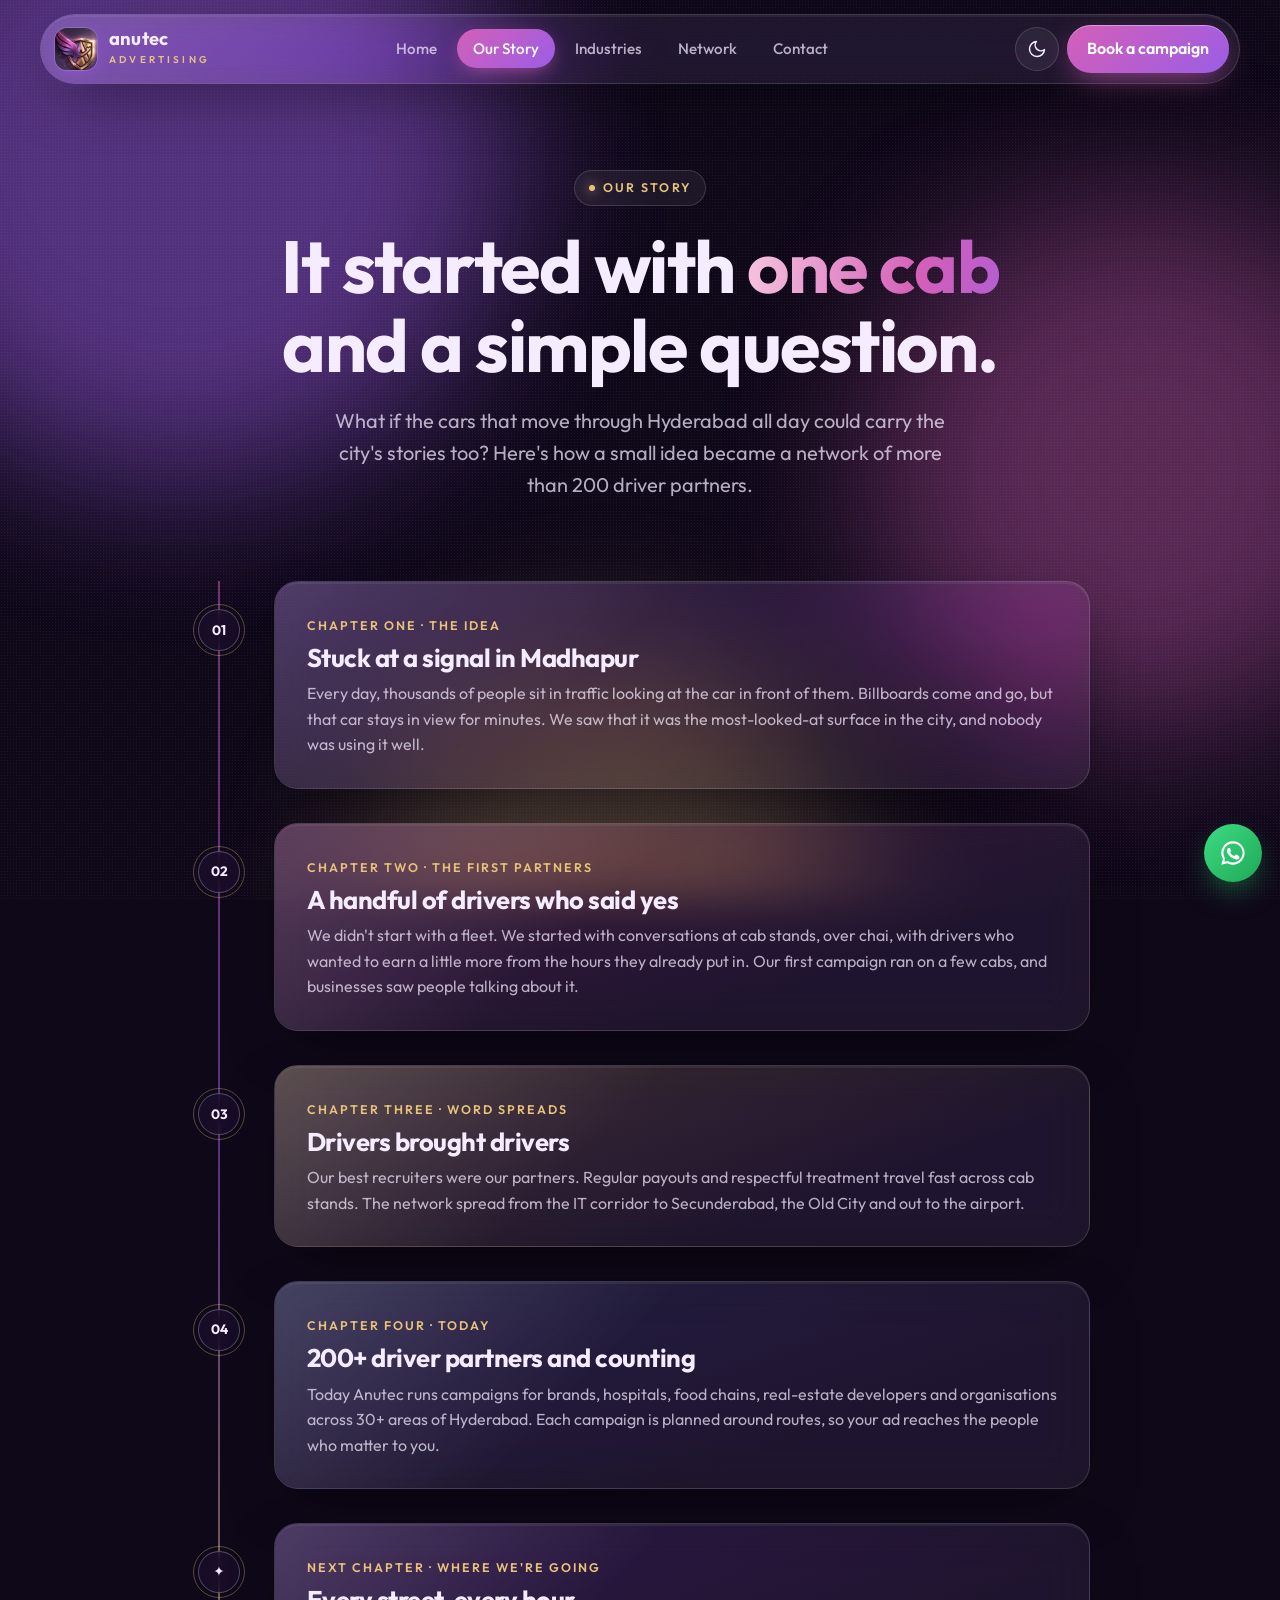
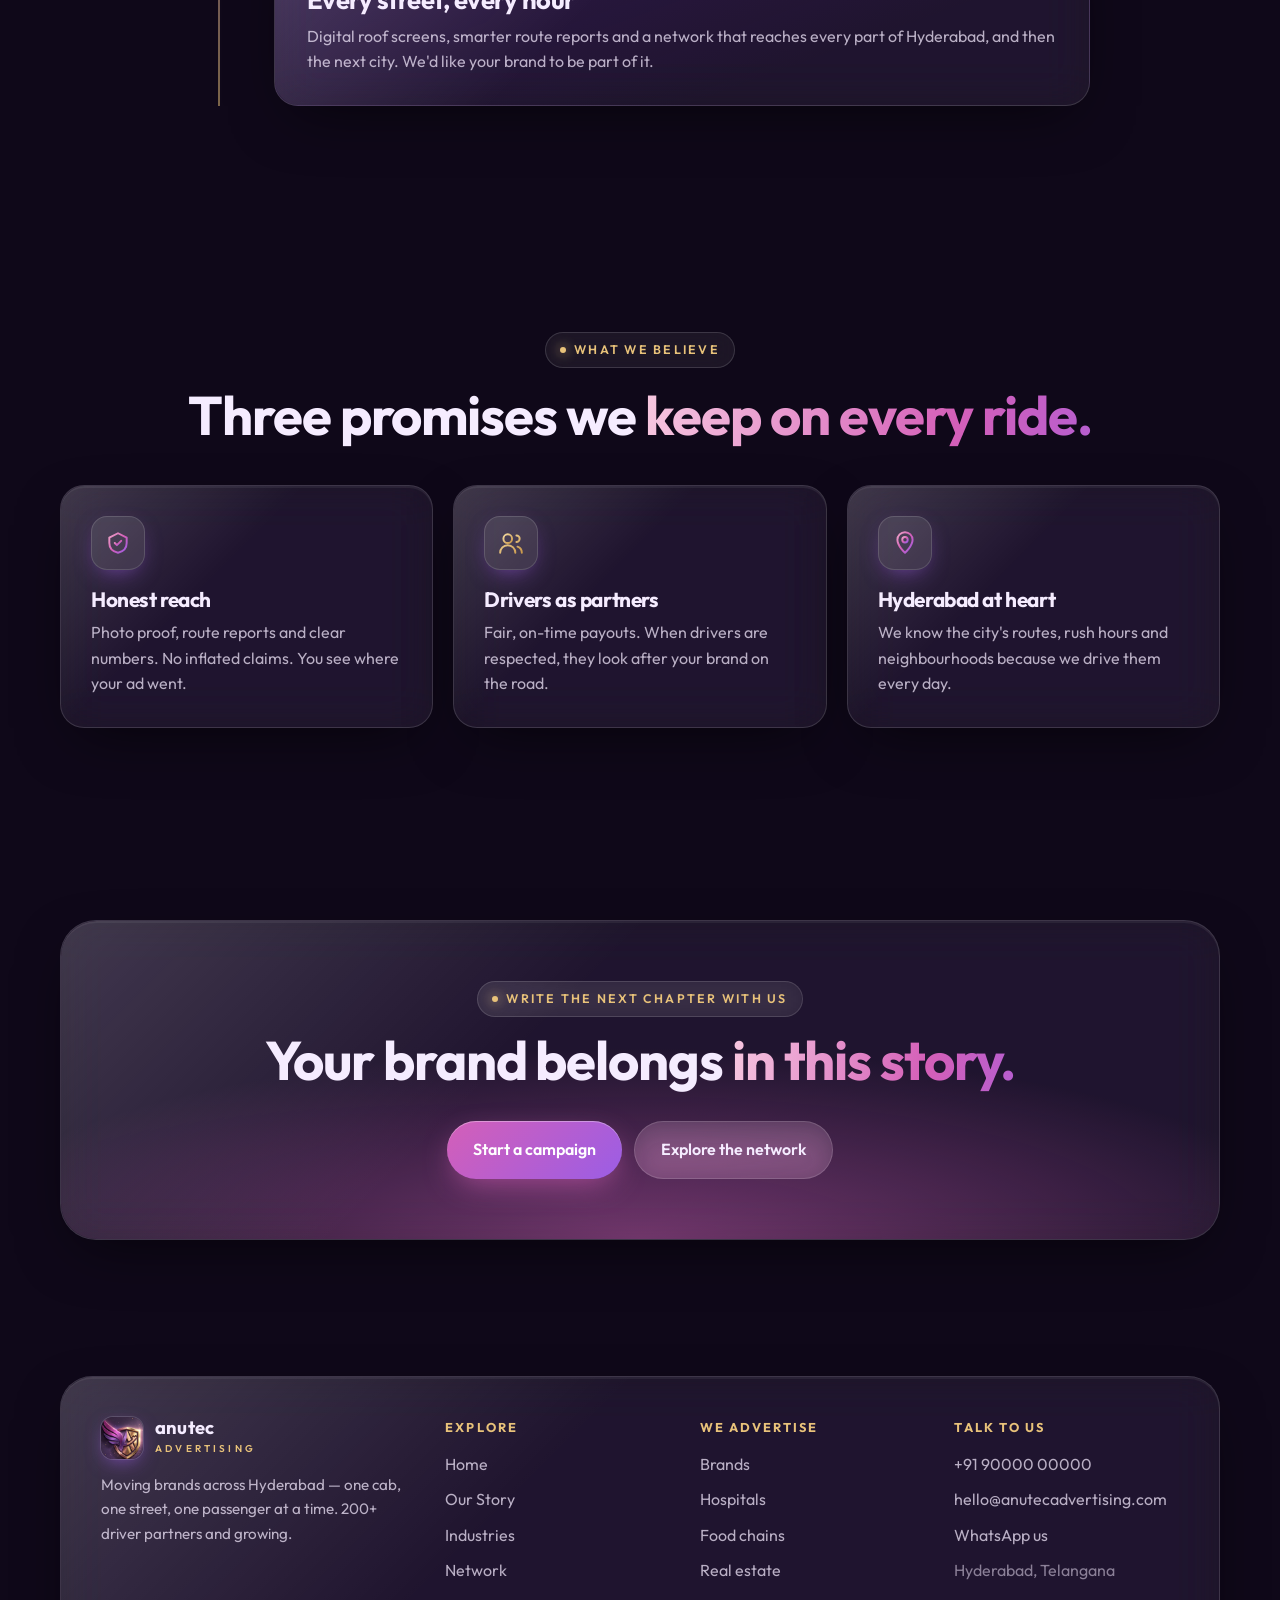
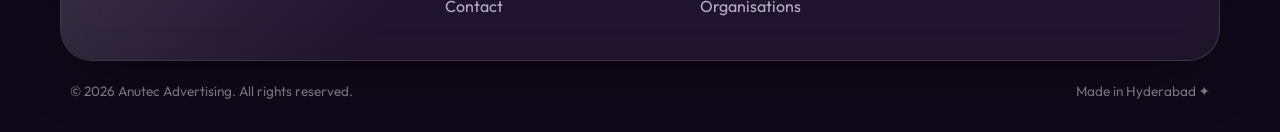
==== anutec-website/about.html @ 09b2b021 "Add Anutec Advertising website (static, Cloudflare Pages ready) Five pages (home, story, industries," ====
<!doctype html>
<html lang="en">
<head>
<meta charset="utf-8">
<meta name="viewport" content="width=device-width,initial-scale=1,viewport-fit=cover">
<title>Our Story — Anutec Advertising</title>
<meta name="description" content="How Anutec Advertising grew from one cab and one idea into a network of 200+ driver partners across Hyderabad.">
<meta name="theme-color" content="#0f0819">
<link rel="icon" href="assets/img/favicon.png">
<link rel="preconnect" href="https://fonts.googleapis.com"><link rel="preconnect" href="https://fonts.gstatic.com" crossorigin>
<link href="https://fonts.googleapis.com/css2?family=Outfit:wght@300;400;500;600;700;800&display=swap" rel="stylesheet">
<script>try{var t=localStorage.getItem("anutec-theme");if(t)document.documentElement.dataset.theme=t}catch(e){}</script>
<link rel="stylesheet" href="assets/css/style.css">
</head>
<body data-page="story">
<main>
  <section class="page-hero">
    <div class="wrap">
      <span class="eyebrow reveal"><i></i>Our story</span>
      <h1 class="reveal d1">It started with <span class="grad">one cab</span><br>and a simple question.</h1>
      <p class="lead reveal d2">What if the cars that move through Hyderabad all day could carry the city's stories too? Here's how a small idea became a network of more than 200 driver partners.</p>
    </div>
  </section>

  <section style="padding-top:20px">
    <div class="wrap">
      <div class="timeline">
        <div class="chapter reveal">
          <span class="pin">01</span>
          <div class="card glass tint-violet">
            <span class="kicker">Chapter one · The idea</span>
            <h3>Stuck at a signal in Madhapur</h3>
            <p>Every day, thousands of people sit in traffic looking at the car in front of them. Billboards come and go, but that car stays in view for minutes. We saw that it was the most-looked-at surface in the city, and nobody was using it well.</p>
          </div>
        </div>
        <div class="chapter reveal">
          <span class="pin">02</span>
          <div class="card glass tint-pink">
            <span class="kicker">Chapter two · The first partners</span>
            <h3>A handful of drivers who said yes</h3>
            <p>We didn't start with a fleet. We started with conversations at cab stands, over chai, with drivers who wanted to earn a little more from the hours they already put in. Our first campaign ran on a few cabs, and businesses saw people talking about it.</p>
          </div>
        </div>
        <div class="chapter reveal">
          <span class="pin">03</span>
          <div class="card glass tint-gold">
            <span class="kicker">Chapter three · Word spreads</span>
            <h3>Drivers brought drivers</h3>
            <p>Our best recruiters were our partners. Regular payouts and respectful treatment travel fast across cab stands. The network spread from the IT corridor to Secunderabad, the Old City and out to the airport.</p>
          </div>
        </div>
        <div class="chapter reveal">
          <span class="pin">04</span>
          <div class="card glass tint-blue">
            <span class="kicker">Chapter four · Today</span>
            <h3><span data-count="200" data-suffix="+">0</span> driver partners and counting</h3>
            <p>Today Anutec runs campaigns for brands, hospitals, food chains, real-estate developers and organisations across 30+ areas of Hyderabad. Each campaign is planned around routes, so your ad reaches the people who matter to you.</p>
          </div>
        </div>
        <div class="chapter reveal">
          <span class="pin">✦</span>
          <div class="card glass tint-violet">
            <span class="kicker">Next chapter · Where we're going</span>
            <h3>Every street, every hour</h3>
            <p>Digital roof screens, smarter route reports and a network that reaches every part of Hyderabad, and then the next city. We'd like your brand to be part of it.</p>
          </div>
        </div>
      </div>
    </div>
  </section>

  <section>
    <div class="wrap">
      <div class="center reveal" style="margin-bottom:40px">
        <span class="eyebrow"><i></i>What we believe</span>
        <h2>Three promises we <span class="grad">keep on every ride.</span></h2>
      </div>
      <div class="grid-3">
        <div class="card glass edge reveal">
          <div class="ico"><svg viewBox="0 0 24 24" fill="none" stroke-width="1.8" stroke-linecap="round" stroke-linejoin="round"><path d="M12 3l8 4v5c0 5-3.5 8-8 9-4.5-1-8-4-8-9V7z"/><path d="M9 12l2 2 4-4"/></svg></div>
          <h3>Honest reach</h3>
          <p>Photo proof, route reports and clear numbers. No inflated claims. You see where your ad went.</p>
        </div>
        <div class="card glass edge reveal d1">
          <div class="ico gold-ico"><svg viewBox="0 0 24 24" fill="none" stroke-width="1.8" stroke-linecap="round" stroke-linejoin="round"><circle cx="9" cy="8" r="4"/><path d="M2 21a7 7 0 0 1 14 0M17 11a3 3 0 1 0 0-6M22 21a6 6 0 0 0-4-5.6"/></svg></div>
          <h3>Drivers as partners</h3>
          <p>Fair, on-time payouts. When drivers are respected, they look after your brand on the road.</p>
        </div>
        <div class="card glass edge reveal d2">
          <div class="ico"><svg viewBox="0 0 24 24" fill="none" stroke-width="1.8" stroke-linecap="round" stroke-linejoin="round"><path d="M12 21s-7-6.2-7-12a7 7 0 0 1 14 0c0 5.8-7 12-7 12z"/><circle cx="12" cy="9" r="2.5"/></svg></div>
          <h3>Hyderabad at heart</h3>
          <p>We know the city's routes, rush hours and neighbourhoods because we drive them every day.</p>
        </div>
      </div>
    </div>
  </section>

  <section>
    <div class="wrap">
      <div class="cta glass reveal">
        <span class="eyebrow"><i></i>Write the next chapter with us</span>
        <h2>Your brand belongs <span class="grad">in this story.</span></h2>
        <div class="hero-cta"><a class="btn btn-primary" href="contact.html">Start a campaign</a><a class="btn btn-glass" href="network.html">Explore the network</a></div>
      </div>
    </div>
  </section>
</main>
<script src="assets/js/main.js"></script>
</body>
</html>
---- anutec-website/assets/css/style.css ----
/* =========================================================
   ANUTEC ADVERTISING — glassmorphism theme
   ========================================================= */
:root{
  --bg:#0f0819;
  --bg-2:#170c26;
  --ink:#f5ecff;
  --ink-2:rgba(245,236,255,.72);
  --ink-3:rgba(245,236,255,.5);
  --violet:#9b5de5;
  --magenta:#d45fb8;
  --pink:#f0a6c9;
  --gold:#e8c27a;
  --gold-2:#c9974a;
  --glass:rgba(255,255,255,.06);
  --glass-2:rgba(255,255,255,.1);
  --glass-strong:rgba(30,16,48,.55);
  --stroke:rgba(255,255,255,.14);
  --stroke-2:rgba(255,255,255,.26);
  --shine:linear-gradient(135deg,rgba(255,255,255,.22),rgba(255,255,255,0) 40%);
  --shadow:0 20px 60px -20px rgba(0,0,0,.65), 0 2px 0 0 rgba(255,255,255,.06) inset;
  --blob-a:rgba(155,93,229,.55);
  --blob-b:rgba(212,95,184,.42);
  --blob-c:rgba(232,194,122,.28);
  --grad-text:linear-gradient(100deg,#f7c8e0 0%,#d45fb8 35%,#9b5de5 65%,#e8c27a 100%);
  --grad-gold:linear-gradient(135deg,#f6dea4,#e8c27a 45%,#b98238);
  --grad-brand:linear-gradient(135deg,#d45fb8,#9b5de5);
  --radius:24px;
  --radius-sm:16px;
  --maxw:1200px;
  --blur:22px;
  color-scheme:dark;
}
:root[data-theme="light"]{
  --bg:#f4eef9;
  --bg-2:#ebe1f5;
  --ink:#22122f;
  --ink-2:rgba(34,18,47,.72);
  --ink-3:rgba(34,18,47,.5);
  --glass:rgba(255,255,255,.45);
  --glass-2:rgba(255,255,255,.62);
  --glass-strong:rgba(255,255,255,.7);
  --stroke:rgba(255,255,255,.75);
  --stroke-2:rgba(120,70,170,.22);
  --shine:linear-gradient(135deg,rgba(255,255,255,.9),rgba(255,255,255,0) 45%);
  --shadow:0 20px 50px -24px rgba(80,30,120,.35), 0 1px 0 0 rgba(255,255,255,.9) inset;
  --blob-a:rgba(155,93,229,.35);
  --blob-b:rgba(240,140,200,.38);
  --blob-c:rgba(232,194,122,.42);
  --grad-text:linear-gradient(100deg,#b0408f 0%,#8a3fd6 50%,#b07a2a 100%);
  color-scheme:light;
}
:root[data-theme="light"] .eyebrow{color:#9a6420}
:root[data-theme="light"] .eyebrow i{background:#c9974a}
:root[data-theme="light"] .gold{background:linear-gradient(135deg,#c08a35,#8a5a1a);-webkit-background-clip:text;background-clip:text}
:root[data-theme="light"] .footer h5,:root[data-theme="light"] .chapter .kicker,:root[data-theme="light"] .brand small{color:#9a6420}

*{box-sizing:border-box;margin:0;padding:0}
html{scroll-behavior:smooth;-webkit-text-size-adjust:100%}
body{
  font-family:"Outfit",system-ui,-apple-system,Segoe UI,Roboto,sans-serif;
  background:var(--bg);color:var(--ink);line-height:1.6;
  overflow-x:hidden;min-height:100vh;
  transition:background .5s,color .5s;
}
img,svg,canvas,video{display:block;max-width:100%}
img{height:auto}
.grid-2>*,.grid-3>*,.split>*,.hero-grid>*{min-width:0}
a{color:inherit;text-decoration:none}
button,input,select,textarea{font:inherit;color:inherit}
::selection{background:var(--magenta);color:#fff}

/* ---------- ambient blobs (what the glass blurs) ---------- */
.ambient{position:fixed;inset:0;z-index:-2;overflow:hidden;pointer-events:none}
.ambient span{position:absolute;border-radius:50%;filter:blur(80px);opacity:.9;animation:drift 26s ease-in-out infinite alternate}
.ambient span:nth-child(1){width:52vw;height:52vw;left:-12vw;top:-14vw;background:var(--blob-a)}
.ambient span:nth-child(2){width:42vw;height:42vw;right:-10vw;top:22vh;background:var(--blob-b);animation-duration:32s;animation-delay:-8s}
.ambient span:nth-child(3){width:38vw;height:38vw;left:28vw;bottom:-18vw;background:var(--blob-c);animation-duration:38s;animation-delay:-16s}
.ambient::after{content:"";position:absolute;inset:0;
  background-image:radial-gradient(rgba(255,255,255,.06) 1px,transparent 1px);background-size:3px 3px;mix-blend-mode:overlay}
@keyframes drift{
  0%{transform:translate(0,0) scale(1)}
  50%{transform:translate(6vw,4vh) scale(1.12)}
  100%{transform:translate(-4vw,8vh) scale(.95)}
}

/* ---------- glass primitive ---------- */
.glass{
  position:relative;
  background:var(--glass);
  -webkit-backdrop-filter:blur(var(--blur)) saturate(160%);
  backdrop-filter:blur(var(--blur)) saturate(160%);
  border:1px solid var(--stroke);
  border-radius:var(--radius);
  box-shadow:var(--shadow);
  isolation:isolate;
}
.glass::before{ /* top-left shine */
  content:"";position:absolute;inset:0;border-radius:inherit;background:var(--shine);
  pointer-events:none;z-index:-1;opacity:.7;
}
.glass.tint-violet{background:linear-gradient(160deg,rgba(155,93,229,.22),var(--glass) 70%)}
.glass.tint-pink{background:linear-gradient(160deg,rgba(212,95,184,.22),var(--glass) 70%)}
.glass.tint-gold{background:linear-gradient(160deg,rgba(232,194,122,.22),var(--glass) 70%)}
.glass.tint-blue{background:linear-gradient(160deg,rgba(120,140,230,.2),var(--glass) 70%)}
:root[data-theme="light"] .glass.tint-violet{background:linear-gradient(160deg,rgba(155,93,229,.22),var(--glass) 75%)}
:root[data-theme="light"] .glass.tint-gold{background:linear-gradient(160deg,rgba(232,194,122,.42),var(--glass) 75%)}

/* gradient hairline border on hover cards */
.edge{position:relative}
.edge::after{
  content:"";position:absolute;inset:-1px;border-radius:inherit;padding:1px;pointer-events:none;
  background:linear-gradient(135deg,rgba(255,255,255,.5),rgba(212,95,184,.4),rgba(232,194,122,.5),rgba(255,255,255,.05));
  -webkit-mask:linear-gradient(#000 0 0) content-box,linear-gradient(#000 0 0);
  -webkit-mask-composite:xor;mask-composite:exclude;opacity:.0;transition:opacity .4s;
}
.edge:hover::after{opacity:1}

/* ---------- layout ---------- */
.wrap{width:100%;max-width:var(--maxw);margin:0 auto;padding:0 20px}
section{padding:96px 0;position:relative}
.eyebrow{
  display:inline-flex;align-items:center;gap:8px;font-size:.78rem;letter-spacing:.18em;text-transform:uppercase;
  color:var(--gold);font-weight:600;padding:7px 14px;border-radius:999px;
  background:var(--glass);border:1px solid var(--stroke);
  -webkit-backdrop-filter:blur(12px);backdrop-filter:blur(12px);
}
.eyebrow i{width:6px;height:6px;border-radius:50%;background:var(--gold);box-shadow:0 0 12px var(--gold)}
h1,h2,h3{line-height:1.08;letter-spacing:-.02em;font-weight:700}
h1{font-size:clamp(2.6rem,7vw,5.6rem)}
h2{font-size:clamp(2rem,4.6vw,3.4rem);margin:18px 0 14px}
h3{font-size:1.3rem}
.lead{font-size:clamp(1.05rem,1.6vw,1.25rem);color:var(--ink-2);max-width:640px}
.grad{background:var(--grad-text);-webkit-background-clip:text;background-clip:text;color:transparent;background-size:200% 100%;animation:shimmer 8s linear infinite}
.gold{background:var(--grad-gold);-webkit-background-clip:text;background-clip:text;color:transparent}
@keyframes shimmer{to{background-position:200% 0}}
.center{text-align:center}.center .lead{margin:0 auto}
.muted{color:var(--ink-3)}

/* ---------- buttons ---------- */
.btn{
  display:inline-flex;align-items:center;justify-content:center;gap:10px;
  padding:15px 26px;border-radius:999px;font-weight:600;font-size:1rem;cursor:pointer;border:0;
  transition:transform .25s,box-shadow .25s,background .25s;white-space:nowrap;
}
.btn svg{width:18px;height:18px}
.btn-primary{background:var(--grad-brand);color:#fff;box-shadow:0 10px 30px -8px rgba(212,95,184,.7),0 1px 0 rgba(255,255,255,.35) inset}
.btn-primary:hover{transform:translateY(-2px);box-shadow:0 16px 40px -8px rgba(212,95,184,.85)}
.btn-gold{background:var(--grad-gold);color:#2a1606;box-shadow:0 10px 30px -10px rgba(232,194,122,.7),0 1px 0 rgba(255,255,255,.6) inset}
.btn-gold:hover{transform:translateY(-2px)}
.btn-glass{background:var(--glass-2);border:1px solid var(--stroke);-webkit-backdrop-filter:blur(14px);backdrop-filter:blur(14px)}
.btn-glass:hover{background:var(--glass);transform:translateY(-2px)}

/* ---------- header ---------- */
.header{position:fixed;top:14px;left:0;right:0;z-index:50;padding:0 14px}
.nav{
  max-width:var(--maxw);margin:0 auto;display:flex;align-items:center;justify-content:space-between;
  padding:10px 10px 10px 14px;border-radius:999px;
}
.brand{display:flex;align-items:center;gap:12px;font-weight:700}
.brand img{width:42px;height:42px;border-radius:12px;object-fit:cover;box-shadow:0 0 0 1px var(--stroke),0 6px 20px -6px rgba(155,93,229,.8)}
.brand b{display:block;font-size:1.15rem;letter-spacing:.01em;line-height:1}
.brand small{display:block;font-size:.62rem;letter-spacing:.32em;color:var(--gold);font-weight:600;margin-top:4px}
.nav-links{display:flex;gap:4px;list-style:none}
.nav-links a{padding:10px 16px;border-radius:999px;font-weight:500;color:var(--ink-2);transition:all .25s;font-size:.95rem}
.nav-links a:hover{color:var(--ink);background:var(--glass)}
.nav-links a.active{color:#fff;background:var(--grad-brand);box-shadow:0 6px 20px -6px rgba(212,95,184,.8)}
.nav-actions{display:flex;align-items:center;gap:8px}
.icon-btn{
  width:44px;height:44px;border-radius:50%;display:grid;place-items:center;cursor:pointer;
  background:var(--glass);border:1px solid var(--stroke);transition:transform .25s,background .25s;
}
.icon-btn:hover{transform:rotate(15deg);background:var(--glass-2)}
.icon-btn svg{width:20px;height:20px}
.icon-btn .sun{display:none}
:root[data-theme="light"] .icon-btn .sun{display:block}
:root[data-theme="light"] .icon-btn .moon{display:none}
.menu-btn{display:none}
.nav .btn{padding:11px 20px}

/* mobile drawer */
.drawer{
  position:fixed;inset:84px 14px auto 14px;z-index:49;padding:14px;border-radius:24px;
  opacity:0;transform:translateY(-12px) scale(.98);pointer-events:none;transition:all .35s cubic-bezier(.2,.8,.2,1);
  background:var(--glass-strong);
}
.drawer.open{opacity:1;transform:none;pointer-events:auto}
.drawer a{display:flex;justify-content:space-between;align-items:center;padding:16px 18px;border-radius:16px;font-size:1.1rem;font-weight:500}
.drawer a.active,.drawer a:hover{background:var(--glass-2)}
.drawer .btn{width:100%;margin-top:10px}

/* ---------- hero ---------- */
.hero{min-height:100svh;padding:140px 0 70px;display:flex;align-items:center;overflow:hidden}
.hero-canvas{position:absolute;inset:0;width:100%;height:100%;z-index:-1;opacity:.95}
.hero-veil{position:absolute;inset:0;z-index:-1;background:
  radial-gradient(120% 70% at 50% 0%,transparent 40%,var(--bg) 100%),
  linear-gradient(180deg,transparent 60%,var(--bg))}
.hero-grid{display:grid;grid-template-columns:1.1fr .9fr;gap:48px;align-items:center}
.hero h1{margin:22px 0 22px}
.hero h1 .line{display:block;overflow:hidden}
.hero h1 .line span{display:inline-block;transform:translateY(110%);animation:rise 1s cubic-bezier(.2,.8,.2,1) forwards}
.hero h1 .line:nth-child(2) span{animation-delay:.12s}
.hero h1 .line:nth-child(3) span{animation-delay:.24s}
@keyframes rise{to{transform:none}}
.hero-cta{display:flex;gap:12px;flex-wrap:wrap;margin-top:32px}
.live{
  display:inline-flex;align-items:center;gap:10px;margin-top:34px;padding:10px 16px 10px 12px;border-radius:999px;font-size:.92rem;color:var(--ink-2)
}
.live .dot{width:10px;height:10px;border-radius:50%;background:#5ee39a;box-shadow:0 0 0 0 rgba(94,227,154,.7);animation:ping 1.8s infinite}
.live b{color:var(--ink)}
@keyframes ping{70%{box-shadow:0 0 0 12px rgba(94,227,154,0)}100%{box-shadow:0 0 0 0 rgba(94,227,154,0)}}

/* hero showcase: animated cab with rotating ad screen */
.stage{position:relative;padding:22px;border-radius:32px}
.stage-top{display:flex;justify-content:space-between;align-items:center;margin-bottom:14px;font-size:.85rem;color:var(--ink-2)}
.rec{display:inline-flex;align-items:center;gap:8px;font-weight:600;color:var(--ink)}
.rec i{width:8px;height:8px;border-radius:50%;background:#ff4f7a;animation:blink 1.2s infinite}
@keyframes blink{50%{opacity:.2}}
.screen{position:relative;border-radius:22px;overflow:hidden;aspect-ratio:16/11;background:#0b0614}
.screen canvas{width:100%;height:100%}
.ad-chips{display:flex;gap:8px;flex-wrap:wrap;margin-top:14px}
.ad-chip{font-size:.8rem;padding:7px 12px;border-radius:999px;background:var(--glass);border:1px solid var(--stroke);color:var(--ink-2);transition:all .3s;cursor:pointer}
.ad-chip.on{background:var(--grad-brand);color:#fff;border-color:transparent}
.float-card{position:absolute;padding:12px 16px;border-radius:18px;font-size:.82rem;animation:bob 6s ease-in-out infinite}
.float-card b{display:block;font-size:1.3rem;line-height:1.1}
.float-card.fc-1{left:-34px;top:96px}
.float-card.fc-2{right:-26px;bottom:120px;animation-delay:-3s}
@keyframes bob{50%{transform:translateY(-10px)}}

/* ---------- marquee ---------- */
.marquee{padding:22px 0;overflow:hidden;border-radius:0;border-left:0;border-right:0}
.marquee-track{display:flex;gap:44px;width:max-content;animation:scroll 40s linear infinite}
.marquee span{display:inline-flex;align-items:center;gap:44px;font-size:clamp(1.2rem,2.4vw,1.8rem);font-weight:600;color:var(--ink-2);white-space:nowrap}
.marquee span::after{content:"✦";color:var(--gold);font-size:.8em}
@keyframes scroll{to{transform:translateX(-50%)}}

/* ---------- stat cards (reference style) ---------- */
.stats{display:grid;grid-template-columns:repeat(4,1fr);gap:18px}
.stat{padding:22px 22px 18px;overflow:hidden;min-height:150px;display:flex;flex-direction:column}
.stat .label{display:flex;align-items:center;gap:8px;font-size:.9rem;color:var(--ink-2)}
.stat .label svg{width:16px;height:16px}
.stat .num{font-size:clamp(2rem,3.6vw,2.6rem);font-weight:700;margin:6px 0 4px;letter-spacing:-.02em}
.stat .sub{font-size:.85rem;color:var(--ink-3);margin-top:auto}
.stat .spark{position:absolute;right:14px;bottom:14px;width:96px;height:34px;opacity:.9}

/* ---------- generic cards ---------- */
.grid-3{display:grid;grid-template-columns:repeat(3,1fr);gap:20px}
.grid-2{display:grid;grid-template-columns:repeat(2,1fr);gap:20px}
.card{padding:30px;transition:transform .4s cubic-bezier(.2,.8,.2,1),background .4s}
.card:hover{transform:translateY(-6px)}
.card p{color:var(--ink-2);margin-top:10px}
.ico{
  width:54px;height:54px;border-radius:16px;display:grid;place-items:center;margin-bottom:18px;
  background:var(--glass-2);border:1px solid var(--stroke);box-shadow:0 8px 24px -10px rgba(155,93,229,.8)
}
.ico svg{width:26px;height:26px;stroke:url(#g-brand)}
.ico.gold-ico svg{stroke:url(#g-gold)}
.tag{display:inline-block;font-size:.75rem;padding:5px 10px;border-radius:999px;background:var(--glass-2);border:1px solid var(--stroke);margin:12px 6px 0 0;color:var(--ink-2)}

/* industries big cards */
.ind-grid{display:grid;grid-template-columns:repeat(6,1fr);gap:20px}
.ind-grid .card:nth-child(1),.ind-grid .card:nth-child(2){grid-column:span 3}
.ind-grid .card{grid-column:span 2;overflow:hidden}
.ind-grid .card .big{position:absolute;right:-10px;bottom:-26px;font-size:7rem;font-weight:800;opacity:.07;line-height:1;pointer-events:none}

/* steps */
.steps{display:grid;grid-template-columns:repeat(4,1fr);gap:20px;position:relative;counter-reset:s}
.step{padding:28px}
.step .n{font-size:.85rem;font-weight:700;width:40px;height:40px;border-radius:50%;display:grid;place-items:center;background:var(--grad-gold);color:#2a1606;margin-bottom:18px;box-shadow:0 0 0 6px rgba(232,194,122,.12)}
.step p{color:var(--ink-2);margin-top:8px;font-size:.96rem}
.steps-line{position:absolute;top:48px;left:8%;right:8%;height:2px;background:linear-gradient(90deg,transparent,var(--gold),var(--magenta),transparent);opacity:.5;z-index:-1}

/* formats */
.formats{display:grid;grid-template-columns:repeat(5,1fr);gap:16px}
.format{padding:22px 18px;text-align:center}
.format svg{width:100%;height:80px;margin-bottom:14px}
.format h4{font-size:1rem}
.format p{font-size:.85rem;color:var(--ink-3);margin-top:4px}

/* split */
.split{display:grid;grid-template-columns:1fr 1fr;gap:48px;align-items:center}
.media{border-radius:28px;overflow:hidden;padding:10px}
.media img{border-radius:20px;width:100%}

/* quote */
.quote{padding:40px;font-size:clamp(1.2rem,2.2vw,1.6rem);line-height:1.45;font-weight:500}
.quote footer{margin-top:20px;display:flex;align-items:center;gap:12px;font-size:.95rem;font-weight:400;color:var(--ink-2)}
.avatar{width:46px;height:46px;border-radius:50%;display:grid;place-items:center;font-weight:700;background:var(--grad-brand);color:#fff;flex:none}

/* CTA band */
.cta{padding:60px 48px;border-radius:36px;overflow:hidden;text-align:center}
.cta::after{content:"";position:absolute;inset:auto -10% -60% -10%;height:120%;background:radial-gradient(closest-side,rgba(212,95,184,.45),transparent);z-index:-2}
.cta h2{max-width:780px;margin:14px auto}
.cta .hero-cta{justify-content:center}

/* ---------- page hero ---------- */
.page-hero{padding:170px 0 60px;text-align:center}
.page-hero .lead{margin:0 auto}
.page-hero h1{font-size:clamp(2.4rem,6vw,4.6rem);margin:20px 0}

/* ---------- story / timeline ---------- */
.timeline{position:relative;max-width:900px;margin:0 auto}
.timeline::before{content:"";position:absolute;left:28px;top:0;bottom:0;width:2px;background:linear-gradient(var(--magenta),var(--violet),var(--gold));opacity:.5}
.chapter{position:relative;padding-left:84px;margin-bottom:34px}
.chapter .pin{position:absolute;left:8px;top:28px;width:42px;height:42px;border-radius:50%;display:grid;place-items:center;font-weight:700;font-size:.85rem;background:var(--glass-strong);border:1px solid var(--stroke-2);-webkit-backdrop-filter:blur(10px);backdrop-filter:blur(10px)}
.chapter .pin::after{content:"";position:absolute;inset:-6px;border-radius:50%;border:1px solid rgba(232,194,122,.35)}
.chapter .card{padding:30px 32px}
.chapter .kicker{font-size:.78rem;letter-spacing:.16em;text-transform:uppercase;color:var(--gold);font-weight:600}
.chapter h3{font-size:1.6rem;margin:6px 0 4px}

/* ---------- network ---------- */
.map-card{padding:16px;border-radius:32px}
.map-card canvas{width:100%;aspect-ratio:16/10;border-radius:22px;background:rgba(10,4,20,.35)}
:root[data-theme="light"] .map-card canvas{background:rgba(255,255,255,.35)}
.map-legend{display:flex;flex-wrap:wrap;gap:18px;padding:14px 8px 4px;font-size:.88rem;color:var(--ink-2)}
.map-legend i{display:inline-block;width:10px;height:10px;border-radius:50%;margin-right:8px;vertical-align:middle}
.counter-big{font-size:clamp(4rem,12vw,9rem);font-weight:800;line-height:1;letter-spacing:-.04em}
.chart-card{padding:26px}
.chart-head{display:flex;justify-content:space-between;align-items:flex-start;gap:16px;flex-wrap:wrap;margin-bottom:12px}
.seg{display:inline-flex;padding:4px;border-radius:999px;background:var(--glass);border:1px solid var(--stroke)}
.seg button{border:0;background:none;padding:8px 14px;border-radius:999px;cursor:pointer;font-size:.88rem;color:var(--ink-2)}
.seg button.on{background:var(--grad-brand);color:#fff}
.bars{display:flex;align-items:flex-end;gap:10px;height:260px;padding-top:20px}
.bar{flex:1;position:relative;height:100%;border-radius:999px;background:var(--glass-2);border:1px solid var(--stroke);overflow:hidden}
.bar span{position:absolute;left:0;right:0;bottom:0;border-radius:999px;background:linear-gradient(180deg,#f0a6c9,#9b5de5);height:0;transition:height 1.2s cubic-bezier(.2,.8,.2,1)}
.bar.last span{background:var(--grad-gold);box-shadow:0 0 24px rgba(232,194,122,.7)}
.bar em{position:absolute;bottom:-26px;left:50%;transform:translateX(-50%);font-style:normal;font-size:.72rem;color:var(--ink-3)}
.bar b{position:absolute;top:8px;left:50%;transform:translateX(-50%);font-size:.7rem;color:var(--ink-2);opacity:0;transition:opacity .4s}
.bar:hover b{opacity:1}
.bars-wrap{padding-bottom:30px}

/* ---------- forms ---------- */
.form{padding:32px}
.field{display:flex;flex-direction:column;gap:8px;margin-bottom:16px}
.field label{font-size:.88rem;color:var(--ink-2);font-weight:500}
.field input,.field select,.field textarea{
  width:100%;padding:14px 16px;border-radius:14px;border:1px solid var(--stroke);
  background:var(--glass);-webkit-backdrop-filter:blur(10px);backdrop-filter:blur(10px);outline:none;transition:border .25s,box-shadow .25s;
}
.field select option{background:var(--bg-2);color:var(--ink)}
.field input:focus,.field select:focus,.field textarea:focus{border-color:var(--magenta);box-shadow:0 0 0 4px rgba(212,95,184,.18)}
.field-row{display:grid;grid-template-columns:1fr 1fr;gap:14px}
.pill-set{display:flex;flex-wrap:wrap;gap:8px}
.pill-set label{cursor:pointer;position:relative}
.pill-set input{position:absolute;inset:0;width:100%;height:100%;opacity:0;pointer-events:none;margin:0}
.pill-set span{display:inline-block;padding:9px 14px;border-radius:999px;background:var(--glass);border:1px solid var(--stroke);font-size:.9rem;transition:all .25s}
.pill-set input:checked+span{background:var(--grad-brand);color:#fff;border-color:transparent}
.range{width:100%;accent-color:var(--magenta)}
.planner-out{display:grid;grid-template-columns:repeat(3,1fr);gap:12px;margin-top:20px}
.planner-out div{padding:16px;border-radius:16px;background:var(--glass-2);border:1px solid var(--stroke)}
.planner-out b{display:block;font-size:1.5rem}
.planner-out small{color:var(--ink-3);font-size:.78rem}
.note{font-size:.8rem;color:var(--ink-3);margin-top:12px}
.contact-list{list-style:none;display:grid;gap:12px;margin-top:24px}
.contact-list li a{display:flex;gap:14px;align-items:center;padding:16px;border-radius:18px}
.contact-list .ico{margin:0;width:46px;height:46px}
.toast{position:fixed;bottom:24px;left:50%;transform:translate(-50%,40px);opacity:0;z-index:80;padding:14px 22px;border-radius:999px;transition:all .4s;background:var(--glass-strong)}
.toast.show{opacity:1;transform:translate(-50%,0)}

/* ---------- footer ---------- */
.footer{padding:40px 0 30px}
.footer-inner{padding:40px;border-radius:32px;display:grid;grid-template-columns:1.4fr 1fr 1fr 1fr;gap:30px}
.footer h5{font-size:.8rem;letter-spacing:.16em;text-transform:uppercase;color:var(--gold);margin-bottom:14px}
.footer ul{list-style:none;display:grid;gap:10px}
.footer ul a{color:var(--ink-2)}
.footer ul a:hover{color:var(--ink)}
.footer p{color:var(--ink-2);font-size:.95rem;margin-top:14px;max-width:320px}
.copy{display:flex;justify-content:space-between;flex-wrap:wrap;gap:10px;font-size:.85rem;color:var(--ink-3);padding:20px 10px 0}

/* whatsapp float */
.wa{position:fixed;right:18px;bottom:18px;z-index:60;width:58px;height:58px;border-radius:50%;display:grid;place-items:center;background:linear-gradient(135deg,#3ddc84,#1fa855);box-shadow:0 12px 30px -8px rgba(31,168,85,.7);transition:transform .25s}
.wa:hover{transform:scale(1.08)}
.wa svg{width:28px;height:28px;fill:#fff}

/* ---------- reveal ---------- */
.reveal{opacity:0;transform:translateY(40px);transition:opacity 1s cubic-bezier(.2,.8,.2,1),transform 1s cubic-bezier(.2,.8,.2,1)}
.reveal.in{opacity:1;transform:none}
.reveal.d1{transition-delay:.1s}.reveal.d2{transition-delay:.2s}.reveal.d3{transition-delay:.3s}.reveal.d4{transition-delay:.4s}

/* ---------- responsive ---------- */
@media (max-width:1024px){
  .nav-links,.nav .btn-desk{display:none}
  .menu-btn{display:grid}
  .hero-grid,.split{grid-template-columns:1fr}
  .stats{grid-template-columns:repeat(2,1fr)}
  .grid-3{grid-template-columns:repeat(2,1fr)}
  .steps{grid-template-columns:repeat(2,1fr)}
  .steps-line{display:none}
  .formats{grid-template-columns:repeat(3,1fr)}
  .footer-inner{grid-template-columns:1fr 1fr}
  .float-card.fc-1{left:-8px}.float-card.fc-2{right:-8px}
}
@media (max-width:640px){
  section{padding:68px 0}
  .wrap{padding:0 16px}
  .header{top:10px;padding:0 10px}
  .brand img{width:38px;height:38px}
  .brand small{letter-spacing:.24em}
  .hero{padding:118px 0 50px;min-height:auto}
  .hero-cta .btn{flex:1 1 100%}
  .stats{gap:12px}
  .stat{padding:18px 16px;min-height:130px}
  .stat .spark{width:70px;height:26px}
  .grid-3,.grid-2,.ind-grid,.steps,.field-row{grid-template-columns:1fr}
  .ind-grid .card,.ind-grid .card:nth-child(1),.ind-grid .card:nth-child(2){grid-column:auto}
  .formats{grid-template-columns:repeat(2,1fr)}
  .format:last-child{grid-column:span 2}
  .stat .num{font-size:1.65rem}
  .card{padding:24px}
  .cta{padding:44px 22px;border-radius:28px}
  .footer-inner{grid-template-columns:1fr;padding:28px}
  .float-card{display:none}
  .stage{padding:14px;border-radius:26px}
  .planner-out{grid-template-columns:1fr}
  .chapter{padding-left:62px}.timeline::before{left:20px}.chapter .pin{left:0}
  .chapter .card{padding:22px}
  .bars{gap:5px;height:200px}
  .bar em{font-size:.6rem}
  .page-hero{padding:130px 0 40px}
  .quote{padding:28px}
  .drawer{inset:74px 10px auto 10px}
}
@media (prefers-reduced-motion:reduce){
  *,*::before,*::after{animation-duration:.001s!important;animation-iteration-count:1!important;transition-duration:.001s!important}
  .reveal{opacity:1;transform:none}
}
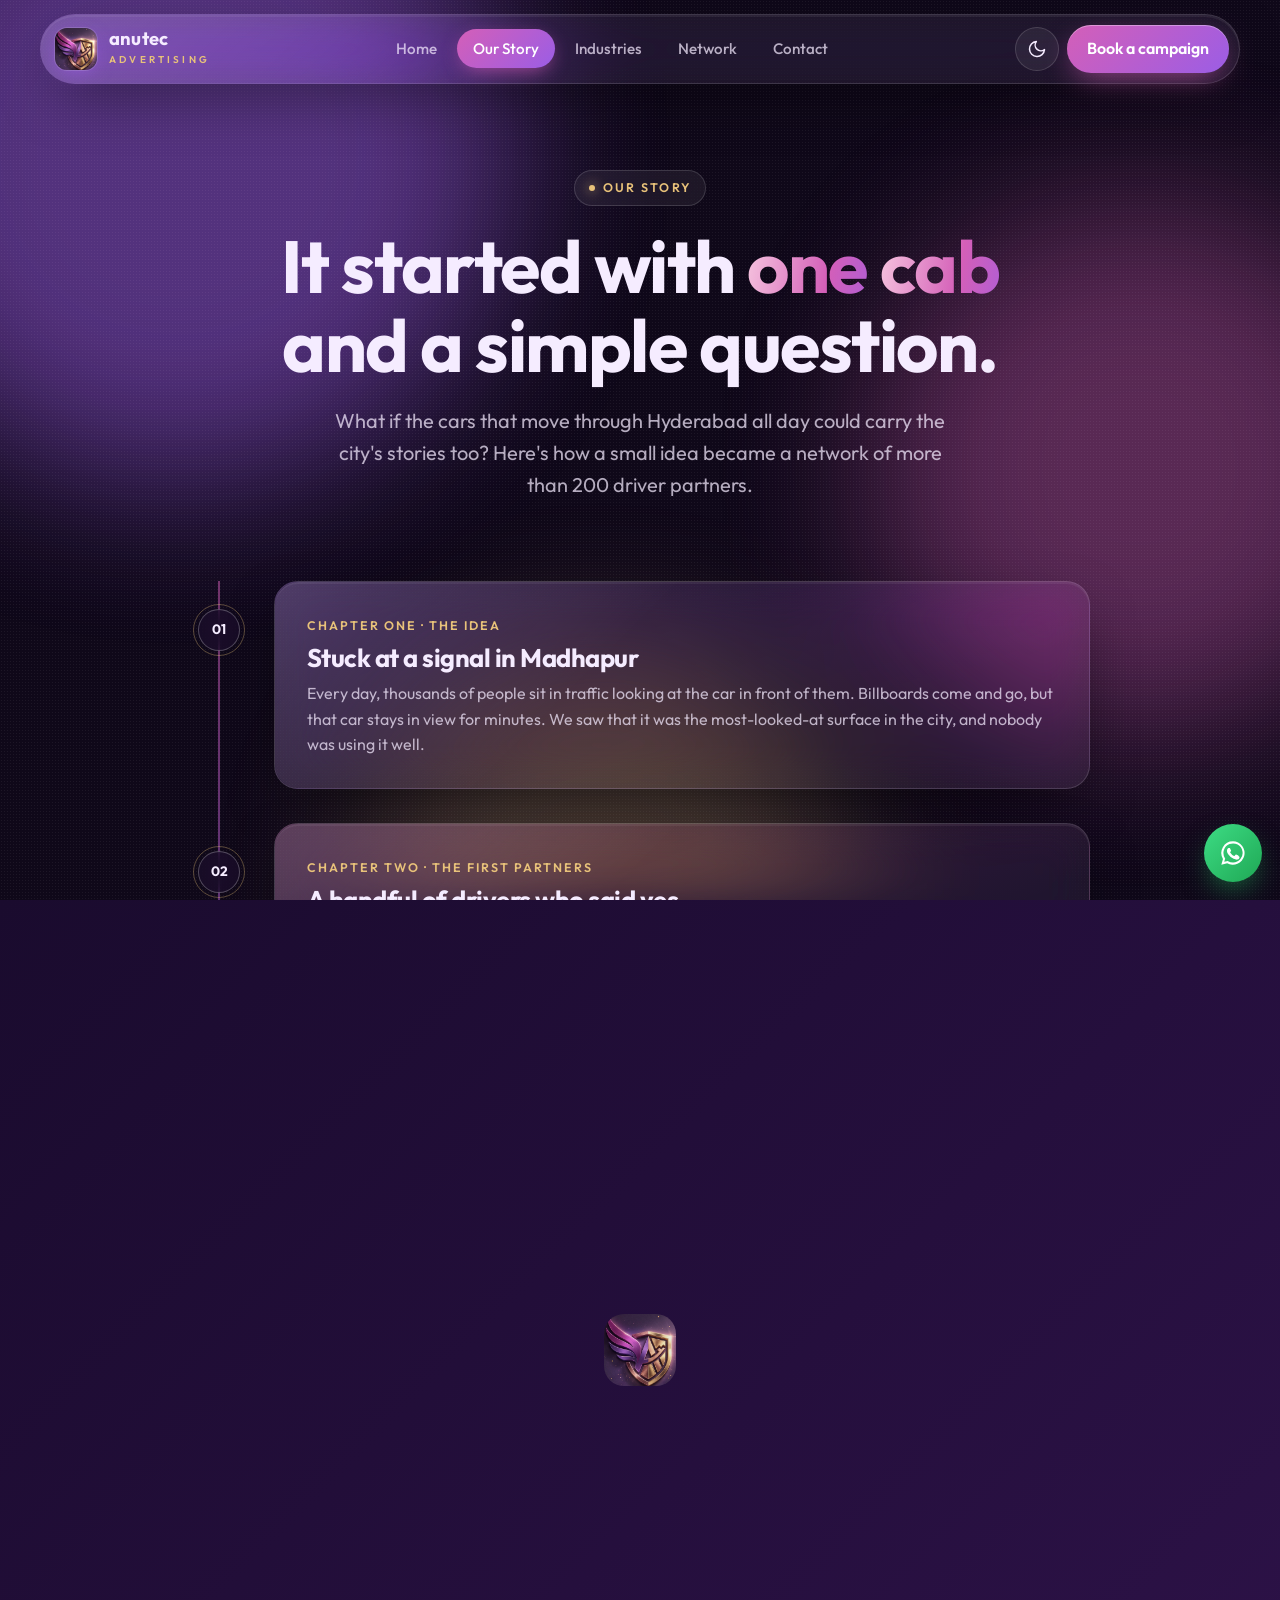
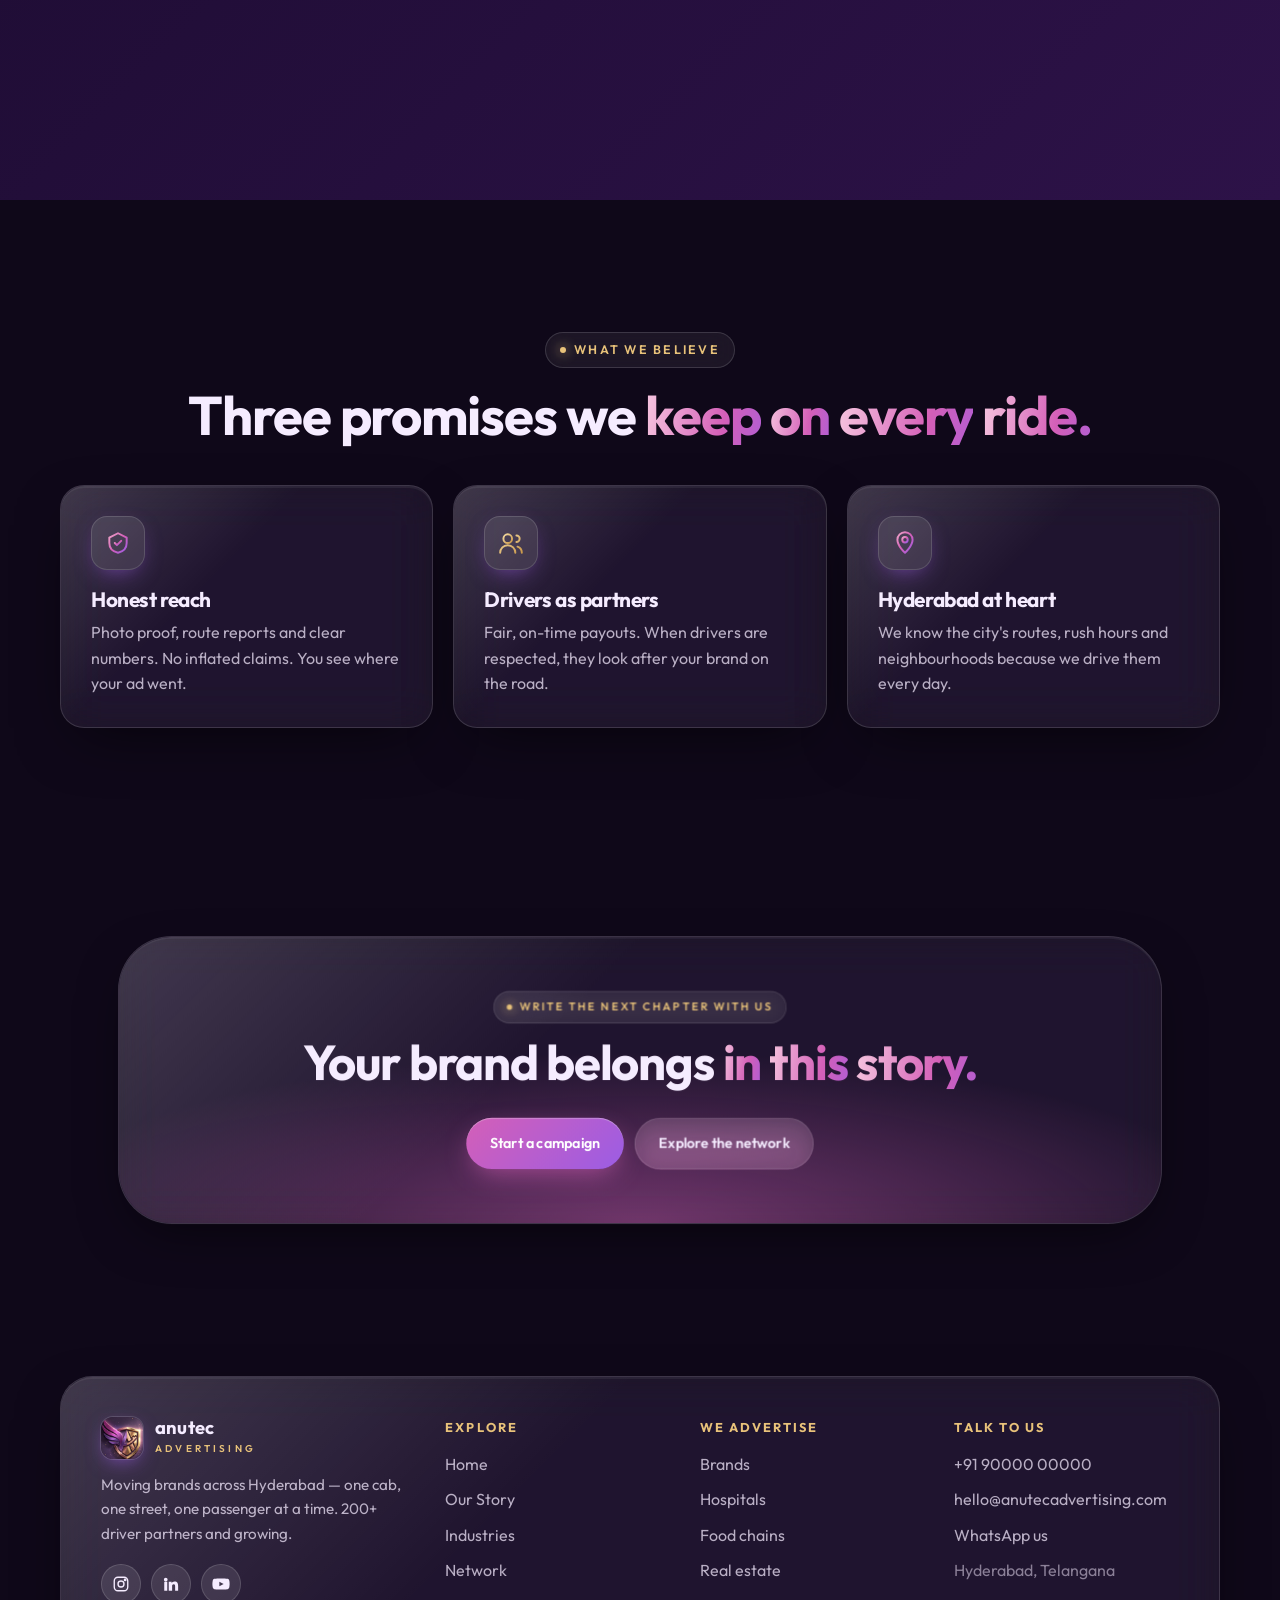
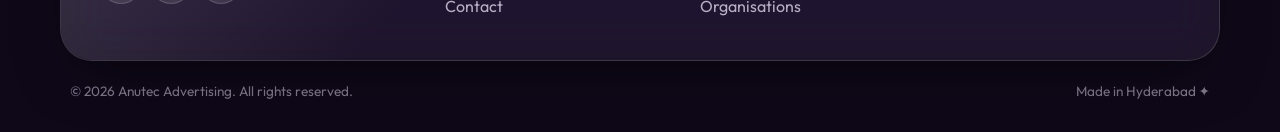
==== commit 1b04a398: "Website v2: cinematic hero slider, scroll-driven cab ride, smooth scroll - Detailed SVG taxi with sp" ====
--- a/anutec-website/about.html
+++ b/anutec-website/about.html
@@ -17,7 +17,7 @@
   <section class="page-hero">
     <div class="wrap">
       <span class="eyebrow reveal"><i></i>Our story</span>
-      <h1 class="reveal d1">It started with <span class="grad">one cab</span><br>and a simple question.</h1>
+      <h1 data-split>It started with <span class="grad">one cab</span><br>and a simple question.</h1>
       <p class="lead reveal d2">What if the cars that move through Hyderabad all day could carry the city's stories too? Here's how a small idea became a network of more than 200 driver partners.</p>
     </div>
   </section>
@@ -73,7 +73,7 @@
     <div class="wrap">
       <div class="center reveal" style="margin-bottom:40px">
         <span class="eyebrow"><i></i>What we believe</span>
-        <h2>Three promises we <span class="grad">keep on every ride.</span></h2>
+        <h2 data-split>Three promises we <span class="grad">keep on every ride.</span></h2>
       </div>
       <div class="grid-3">
         <div class="card glass edge reveal">
@@ -97,14 +97,17 @@
 
   <section>
     <div class="wrap">
-      <div class="cta glass reveal">
+      <div class="cta glass" data-zoom>
         <span class="eyebrow"><i></i>Write the next chapter with us</span>
-        <h2>Your brand belongs <span class="grad">in this story.</span></h2>
+        <h2 data-split>Your brand belongs <span class="grad">in this story.</span></h2>
         <div class="hero-cta"><a class="btn btn-primary" href="contact.html">Start a campaign</a><a class="btn btn-glass" href="network.html">Explore the network</a></div>
       </div>
     </div>
   </section>
 </main>
+<script src="assets/vendor/gsap.min.js"></script>
+<script src="assets/vendor/ScrollTrigger.min.js"></script>
+<script src="assets/vendor/lenis.min.js"></script>
 <script src="assets/js/main.js"></script>
 </body>
 </html>
--- a/anutec-website/assets/css/style.css
+++ b/anutec-website/assets/css/style.css
@@ -424,3 +424,279 @@
   *,*::before,*::after{animation-duration:.001s!important;animation-iteration-count:1!important;transition-duration:.001s!important}
   .reveal{opacity:1;transform:none}
 }
+
+/* =========================================================
+   v2 — cinematic scene, slider, scroll storytelling
+   ========================================================= */
+.scene{position:absolute;inset:0;overflow:hidden;background:#0b0614;--cab-w:min(50vw,760px)}
+.scene .sky{position:absolute;inset:0;opacity:0;transition:opacity 1.8s ease}
+.sky-night{background:linear-gradient(180deg,#05020d 0%,#140828 45%,#2d1248 68%,#4a1d5e 72%)}
+.sky-dusk{background:linear-gradient(180deg,#120a2e 0%,#3d1e5c 38%,#a3477a 60%,#f08a5d 72%)}
+.sky-eve{background:linear-gradient(180deg,#071028 0%,#1a2358 42%,#5a3f8f 62%,#c46aa0 72%)}
+.sky-dawn{background:linear-gradient(180deg,#24124a 0%,#7a3a7a 36%,#e2797a 56%,#f7c27a 72%)}
+.sky-day{background:linear-gradient(180deg,#3d6fc0 0%,#7fa8e6 40%,#c9d9f2 60%,#f6dcc6 72%)}
+.scene[data-time="night"] .sky-night,.scene[data-time="dusk"] .sky-dusk,.scene[data-time="eve"] .sky-eve,.scene[data-time="dawn"] .sky-dawn,.scene[data-time="day"] .sky-day{opacity:1}
+.scene .stars{position:absolute;inset:0;transition:opacity 1.8s}
+.scene .stars b{position:absolute;width:2px;height:2px;border-radius:50%;background:#fff;animation:twinkle 4s ease-in-out infinite}
+@keyframes twinkle{50%{opacity:.15}}
+.scene:not([data-time="night"]):not([data-time="eve"]) .stars{opacity:0}
+.scene .orb{position:absolute;right:14%;top:12%;width:70px;height:70px;border-radius:50%;background:radial-gradient(circle at 40% 40%,#fff8e0,#f6dea4 60%,#e8c27a);box-shadow:0 0 60px 20px rgba(246,222,164,.35);transition:all 1.8s}
+.scene[data-time="dusk"] .orb,.scene[data-time="dawn"] .orb{top:52%;width:110px;height:110px;background:radial-gradient(circle,#fff1c9,#ffb36b 60%,#f07a4a);box-shadow:0 0 120px 50px rgba(255,160,90,.45)}
+.scene[data-time="day"] .orb{top:8%;background:#fffbe9;box-shadow:0 0 120px 60px rgba(255,250,220,.6)}
+.scene .layer{position:absolute;left:0;right:0;bottom:30%;pointer-events:none}
+.scene .layer i{position:absolute;left:0;top:0;bottom:0;width:calc(var(--tw,1600px) * 3);background-repeat:repeat-x;background-size:var(--tw,1600px) 100%;will-change:transform}
+.scene .far{height:46%;opacity:.9}
+.scene .mid{height:58%}
+.scene .haze{position:absolute;left:0;right:0;bottom:30%;height:30%;background:linear-gradient(0deg,rgba(212,95,184,.28),transparent);mix-blend-mode:screen}
+.scene[data-time="day"] .mid i{filter:brightness(3.4) saturate(.45) contrast(.85)}
+.scene[data-time="day"] .far i{filter:brightness(2.6) saturate(.4);opacity:.6}
+.scene .lamps{height:42%;bottom:28%}
+.scene .lamps i{--tw:520px;background-image:url("data:image/svg+xml,%3Csvg xmlns='http://www.w3.org/2000/svg' width='520' height='400' viewBox='0 0 520 400' preserveAspectRatio='none'%3E%3Cdefs%3E%3CradialGradient id='g' cx='.5' cy='0' r='1'%3E%3Cstop offset='0' stop-color='%23ffe7b0' stop-opacity='.55'/%3E%3Cstop offset='1' stop-color='%23ffe7b0' stop-opacity='0'/%3E%3C/radialGradient%3E%3C/defs%3E%3Cpath d='M300 40 L230 400 L370 400 Z' fill='url(%23g)'/%3E%3Crect x='256' y='30' width='6' height='370' fill='%23231830'/%3E%3Cpath d='M259 34 Q262 22 300 24' stroke='%23231830' stroke-width='6' fill='none'/%3E%3Crect x='284' y='22' width='34' height='9' rx='4' fill='%233a2a4a'/%3E%3Cellipse cx='301' cy='33' rx='14' ry='4' fill='%23fff3d0'/%3E%3C/svg%3E");background-size:520px 100%}
+.scene .road{position:absolute;left:0;right:0;bottom:0;height:30%;background:linear-gradient(180deg,#2a2033 0,#2a2033 3%,#15101c 3.5%,#0d0912 100%)}
+.scene[data-time="day"] .road{background:linear-gradient(180deg,#7a7083 0,#7a7083 3%,#433b4c 3.5%,#2c2633 100%)}
+.scene .road::before{content:"";position:absolute;left:0;right:0;top:3.5%;height:10%;background:linear-gradient(180deg,rgba(0,0,0,.45),transparent)}
+.scene .dash{position:absolute;left:0;right:0;top:40%;height:5px;overflow:hidden}
+.scene .dash i{position:absolute;inset:0;width:calc(100% + 170px);background:repeating-linear-gradient(90deg,rgba(246,222,164,.85) 0 70px,transparent 70px 170px);will-change:transform}
+.scene .wet{position:absolute;inset:0;background:
+  radial-gradient(40px 120px at 20% 10%,rgba(255,214,150,.18),transparent),
+  radial-gradient(40px 120px at 60% 10%,rgba(212,95,184,.16),transparent),
+  radial-gradient(40px 120px at 85% 10%,rgba(155,93,229,.16),transparent);filter:blur(6px)}
+.scene .traffic{position:absolute;left:0;right:0;bottom:27.5%;height:10px}
+.scene .traffic span{position:absolute;left:100%;width:30px;height:5px;animation:trafficGo 9s linear infinite}
+.scene .traffic span::before,.scene .traffic span::after{content:"";position:absolute;top:0;width:6px;height:4px;border-radius:2px;background:#ff2d55;box-shadow:0 0 10px 3px rgba(255,45,85,.7)}
+.scene .traffic span::before{left:0}.scene .traffic span::after{right:0}
+.scene .traffic span:nth-child(2){animation-delay:-2.5s;animation-duration:11s}
+.scene .traffic span:nth-child(3){animation-delay:-5s;bottom:-6px}
+.scene .traffic span:nth-child(4){animation-delay:-7.4s;animation-duration:13s}
+@keyframes trafficGo{to{transform:translateX(calc(-100vw - 200px))}}
+.scene .cab-wrap{position:absolute;bottom:3%;right:5%;width:var(--cab-w);z-index:3}
+.scene .cab{width:100%;height:auto;overflow:visible}
+.scene .poles{bottom:0;height:100%;z-index:4}
+.scene .poles i{--tw:1900px;background:linear-gradient(90deg,transparent 0,transparent 1820px,rgba(8,4,14,.95) 1820px,rgba(8,4,14,.95) 1850px,transparent 1850px);background-size:1900px 100%;filter:blur(5px)}
+.scene .bokeh b{position:absolute;border-radius:50%;filter:blur(10px);animation:bokeh 12s ease-in-out infinite alternate;mix-blend-mode:screen}
+@keyframes bokeh{to{transform:translate(-80px,-20px) scale(1.2)}}
+
+/* loop motion */
+.scene[data-mode="loop"] .far i{animation:pan 90s linear infinite}
+.scene[data-mode="loop"] .mid i{animation:pan 26s linear infinite}
+.scene[data-mode="loop"] .lamps i{animation:pan 2.2s linear infinite}
+.scene[data-mode="loop"] .poles i{animation:pan 2.6s linear infinite}
+.scene[data-mode="loop"] .dash i{animation:dash .32s linear infinite}
+@keyframes pan{to{transform:translateX(calc(-1 * var(--tw,1600px)))}}
+@keyframes dash{to{transform:translateX(-170px)}}
+.cab .spokes{transform-box:fill-box;transform-origin:center}
+.scene[data-mode="loop"] .cab .spokes{animation:spin .28s linear infinite}
+@keyframes spin{to{transform:rotate(360deg)}}
+.cab .blur{opacity:.0;transition:opacity .4s}
+.scene[data-mode="loop"] .cab .blur{opacity:.75}
+.cab .body,.cab .roof{animation:sway 1.4s ease-in-out infinite}
+@keyframes sway{0%,100%{transform:translateY(0)}30%{transform:translateY(-1.6px)}60%{transform:translateY(.6px)}}
+.cab .roof-scroll{transform-box:fill-box;animation:roofScroll 12s linear infinite}
+@keyframes roofScroll{to{transform:translateX(-50%)}}
+.cab .spec{animation:specSweep 2.2s linear infinite}
+@keyframes specSweep{0%{transform:translateX(1150px) skewX(-25deg)}100%{transform:translateX(-200px) skewX(-25deg)}}
+.cab .wrap-ad,.cab .roof-text{transition:opacity .35s}
+.cab.swap .wrap-ad,.cab.swap .roof-text{opacity:0}
+.cab .zone{stroke:#fff;stroke-width:3;stroke-dasharray:8 6;opacity:0;transition:opacity .35s}
+.cab .zone.on{opacity:1;animation:zoneDash 1s linear infinite;filter:drop-shadow(0 0 6px #d45fb8)}
+@keyframes zoneDash{to{stroke-dashoffset:-28}}
+
+/* ---------- hero slider ---------- */
+.hero2{position:relative;height:100svh;min-height:640px;overflow:hidden;padding:0;color:#f5ecff}
+.hero2 .shade{position:absolute;inset:0;z-index:5;pointer-events:none;background:
+  linear-gradient(90deg,rgba(8,3,16,.78) 0%,rgba(8,3,16,.45) 38%,transparent 62%),
+  linear-gradient(0deg,rgba(8,3,16,.6),transparent 25%)}
+.hero2 .slides{position:absolute;z-index:6;left:0;right:0;top:0;bottom:0;max-width:var(--maxw);margin:0 auto;padding:0 20px}
+.hero2 .slide{position:absolute;left:20px;right:20px;top:20vh;max-width:620px;visibility:hidden}
+.hero2 .slide.on{visibility:visible}
+.hero2 .slide h1{font-size:clamp(2.5rem,6.2vw,5.4rem);margin:20px 0}
+.hero2 .slide .lead{color:rgba(245,236,255,.8)}
+.hero2 .slide .w{display:inline-block;overflow:hidden;vertical-align:top;padding-bottom:.08em;margin-bottom:-.08em}
+.hero2 .slide .w>span{display:inline-block;will-change:transform}
+.hero2 .eyebrow{color:#e8c27a}
+.hero2 .btn-glass{color:#fff;background:rgba(255,255,255,.1);border-color:rgba(255,255,255,.2)}
+.slide-ui{position:absolute;z-index:7;left:0;right:0;bottom:28px;max-width:var(--maxw);margin:0 auto;padding:0 20px;display:flex;align-items:flex-end;gap:16px}
+.slide-tabs{display:flex;gap:10px;flex:1;max-width:720px}
+.slide-tabs button{flex:1;text-align:left;background:none;border:0;cursor:pointer;color:rgba(245,236,255,.6);font-size:.85rem;padding:0;font-weight:500}
+.slide-tabs button em{font-style:normal;display:block;margin-bottom:8px}
+.slide-tabs button.on{color:#fff}
+.slide-tabs .bar2{display:block;height:3px;border-radius:3px;background:rgba(255,255,255,.18);overflow:hidden}
+.slide-tabs .bar2 i{display:block;height:100%;width:0;background:linear-gradient(90deg,#e8c27a,#d45fb8)}
+.slide-tabs button.on .bar2 i{animation:fillbar var(--dur,6.5s) linear forwards}
+.slide-tabs button.done .bar2 i{width:100%}
+@keyframes fillbar{to{width:100%}}
+.slide-arrows{display:flex;gap:8px}
+.slide-arrows button{width:50px;height:50px;border-radius:50%;border:1px solid rgba(255,255,255,.22);background:rgba(255,255,255,.08);-webkit-backdrop-filter:blur(12px);backdrop-filter:blur(12px);color:#fff;cursor:pointer;display:grid;place-items:center;transition:background .25s}
+.slide-arrows button:hover{background:rgba(255,255,255,.18)}
+.slide-arrows svg{width:20px;height:20px}
+.scroll-cue{position:absolute;z-index:7;right:24px;bottom:96px;writing-mode:vertical-rl;font-size:.7rem;letter-spacing:.3em;color:rgba(245,236,255,.6);display:flex;align-items:center;gap:10px}
+.scroll-cue::after{content:"";width:1px;height:60px;background:linear-gradient(#e8c27a,transparent);animation:cue 2s ease-in-out infinite}
+@keyframes cue{0%{transform:scaleY(0);transform-origin:top}50%{transform:scaleY(1);transform-origin:top}51%{transform-origin:bottom}100%{transform:scaleY(0);transform-origin:bottom}}
+
+/* ---------- split words (scroll) ---------- */
+[data-split] .w{display:inline-block;overflow:hidden;vertical-align:top;padding-bottom:.1em;margin-bottom:-.1em}
+[data-split] .w>span{display:inline-block}
+.grad-split{background:none!important;animation:none!important;color:inherit!important}
+
+/* ---------- preloader + page transition + progress ---------- */
+.preloader{position:fixed;inset:0;z-index:200;display:grid;place-items:center;background:#0b0614}
+.preloader .pl-in{display:flex;flex-direction:column;align-items:center;gap:18px}
+.preloader img{width:110px;height:110px;border-radius:28px;box-shadow:0 0 80px rgba(212,95,184,.5)}
+.preloader .pl-bar{width:180px;height:2px;background:rgba(255,255,255,.12);border-radius:2px;overflow:hidden}
+.preloader .pl-bar i{display:block;height:100%;width:0;background:linear-gradient(90deg,#e8c27a,#d45fb8)}
+.preloader .pl-word{font-weight:700;letter-spacing:.4em;font-size:.8rem;color:#e8c27a}
+.wipe{position:fixed;inset:0;z-index:190;background:linear-gradient(135deg,#1a0b2e,#2d1248);transform:translateY(100%);pointer-events:none;display:grid;place-items:center}
+.wipe img{width:72px;height:72px;border-radius:20px;opacity:.9}
+.progress{position:fixed;top:0;left:0;height:3px;width:100%;z-index:100;transform-origin:0 50%;transform:scaleX(0);background:linear-gradient(90deg,#e8c27a,#d45fb8,#9b5de5)}
+
+/* ---------- ride (pinned scroll story) ---------- */
+.ride{padding:0;height:100svh;position:relative;overflow:hidden;color:#f5ecff}
+.ride .scene{--cab-w:min(46vw,640px)}
+.ride .scene .cab-wrap{right:auto;left:50%;transform:translateX(-50%)}
+.ride-head{position:absolute;z-index:6;top:96px;left:0;right:0;max-width:var(--maxw);margin:0 auto;padding:0 20px;display:flex;justify-content:space-between;align-items:flex-start;gap:20px}
+.ride-head h2{margin:12px 0 0;font-size:clamp(1.8rem,3.6vw,3rem);max-width:560px;text-shadow:0 4px 30px rgba(0,0,0,.5)}
+.clock{padding:14px 20px;border-radius:20px;text-align:right;color:#fff;background:rgba(20,10,35,.35)!important;border-color:rgba(255,255,255,.2)!important}
+.clock b{display:block;font-size:2.2rem;line-height:1;font-variant-numeric:tabular-nums}
+.clock span{font-size:.8rem;opacity:.75}
+.ride .stops{position:absolute;left:0;bottom:30%;height:60%;z-index:2;will-change:transform}
+.stop{position:absolute;bottom:0;transform:translateX(-50%);display:flex;flex-direction:column;align-items:center}
+.stop .pin2{width:14px;height:14px;border-radius:50%;background:#e8c27a;box-shadow:0 0 0 6px rgba(232,194,122,.25),0 0 24px #e8c27a}
+.stop .pole2{width:2px;height:70px;background:linear-gradient(#e8c27a,transparent)}
+.stop .lbl{white-space:nowrap;font-weight:700;font-size:1rem;padding:8px 14px;border-radius:999px;background:rgba(20,10,35,.55);border:1px solid rgba(255,255,255,.2);-webkit-backdrop-filter:blur(10px);backdrop-filter:blur(10px);margin-bottom:10px;color:#fff}
+.ride-cards{position:absolute;z-index:6;left:0;right:0;top:34%;max-width:var(--maxw);margin:0 auto;padding:0 20px;pointer-events:none}
+.ride-card{position:absolute;left:20px;top:0;max-width:340px;padding:20px 22px;color:#fff;opacity:0;transform:translateY(30px);transition:opacity .5s,transform .5s;background:rgba(20,10,35,.45)!important;border-color:rgba(255,255,255,.2)!important}
+.ride-card.on{opacity:1;transform:none}
+.ride-card small{color:#e8c27a;font-weight:600;letter-spacing:.12em;text-transform:uppercase;font-size:.72rem}
+.ride-card h4{font-size:1.25rem;margin:4px 0 6px}
+.ride-card p{font-size:.92rem;opacity:.85}
+.ride-track{position:absolute;z-index:6;right:20px;bottom:24px;width:180px;height:4px;border-radius:4px;background:rgba(255,255,255,.2);overflow:hidden}
+.ride-track i{display:block;height:100%;width:100%;transform-origin:0 50%;transform:scaleX(0);background:linear-gradient(90deg,#e8c27a,#d45fb8)}
+
+/* ---------- horizontal industries ---------- */
+.hscroll{overflow:hidden}
+.hs-track{display:flex;gap:24px;padding:0 20px;width:max-content}
+.hs-card{width:min(440px,80vw);min-height:440px;padding:34px;display:flex;flex-direction:column;overflow:hidden}
+.hs-card .num2{font-size:5rem;font-weight:800;line-height:1;opacity:.12;margin-bottom:auto}
+.hs-card h3{font-size:1.8rem;margin:18px 0 10px}
+.hs-card p{color:var(--ink-2)}
+.hs-card .btn{margin-top:22px;align-self:flex-start}
+.hs-intro{width:min(420px,80vw);display:flex;flex-direction:column;justify-content:center;padding-right:30px}
+@media (max-width:1024px){
+  .hs-track{overflow-x:auto;scroll-snap-type:x mandatory;width:auto;padding-bottom:16px;-webkit-overflow-scrolling:touch;scrollbar-width:none}
+  .hs-track::-webkit-scrollbar{display:none}
+  .hs-card,.hs-intro{scroll-snap-align:center;flex:none}
+  .hs-card{min-height:380px;padding:28px}
+}
+
+/* ---------- formats explorer ---------- */
+.fx{display:grid;grid-template-columns:.8fr 1.2fr;gap:30px;align-items:center}
+.fx-tabs{display:grid;gap:10px}
+.fx-tabs button{all:unset;cursor:pointer;display:flex;gap:16px;align-items:flex-start;padding:18px 20px;border-radius:20px;border:1px solid transparent;transition:all .3s}
+.fx-tabs button:hover{background:var(--glass)}
+.fx-tabs button.on{background:var(--glass-2);border-color:var(--stroke);box-shadow:var(--shadow)}
+.fx-tabs b{display:block;font-size:1.1rem}
+.fx-tabs span{color:var(--ink-2);font-size:.92rem}
+.fx-tabs i{font-style:normal;flex:none;width:34px;height:34px;border-radius:50%;display:grid;place-items:center;font-size:.8rem;font-weight:700;background:var(--glass-2);border:1px solid var(--stroke)}
+.fx-tabs button.on i{background:var(--grad-brand);color:#fff;border-color:transparent}
+.fx-stage{position:relative;padding:40px 30px 30px;border-radius:32px;overflow:hidden}
+.fx-stage .floor{position:absolute;left:0;right:0;bottom:0;height:34%;background:linear-gradient(180deg,rgba(155,93,229,.08),rgba(155,93,229,.22));border-top:1px solid var(--stroke)}
+.fx-stage .cab{position:relative;width:100%;height:auto;overflow:visible}
+.fx-stage .cab .beam{opacity:.25}
+.fx-caption{position:relative;margin-top:14px;font-size:.92rem;color:var(--ink-2);text-align:center}
+
+/* ---------- packages ---------- */
+.pk-grid{display:grid;grid-template-columns:repeat(3,1fr);gap:20px;align-items:stretch}
+.pk{padding:34px 30px;display:flex;flex-direction:column}
+.pk.hot{transform:scale(1.03);background:linear-gradient(160deg,rgba(212,95,184,.28),rgba(155,93,229,.18) 60%,var(--glass))}
+.pk .badge{align-self:flex-start;font-size:.72rem;font-weight:700;letter-spacing:.12em;text-transform:uppercase;padding:6px 12px;border-radius:999px;background:var(--grad-gold);color:#2a1606;margin-bottom:14px}
+.pk h3{font-size:1.5rem}
+.pk .cabs{font-size:2.6rem;font-weight:800;margin:10px 0 2px;letter-spacing:-.02em}
+.pk .cabs small{font-size:1rem;font-weight:500;color:var(--ink-3)}
+.pk ul{list-style:none;display:grid;gap:10px;margin:18px 0 26px}
+.pk li{display:flex;gap:10px;color:var(--ink-2);font-size:.95rem}
+.pk li::before{content:"";flex:none;width:18px;height:18px;margin-top:3px;border-radius:50%;background:var(--grad-brand) center/10px no-repeat;-webkit-mask:radial-gradient(circle,#000 60%,transparent 61%)}
+.pk .btn{margin-top:auto}
+
+/* ---------- plans slider ---------- */
+.slider{position:relative}
+.sl-track{display:flex;gap:20px;overflow-x:auto;scroll-snap-type:x mandatory;scroll-behavior:smooth;padding:6px 2px 20px;scrollbar-width:none}
+.sl-track::-webkit-scrollbar{display:none}
+.sl-item{flex:0 0 min(560px,86%);scroll-snap-align:start;padding:30px;display:grid;gap:16px}
+.sl-item .meta{display:flex;flex-wrap:wrap;gap:8px}
+.sl-item .kpis{display:grid;grid-template-columns:repeat(3,1fr);gap:10px}
+.sl-item .kpis div{padding:14px;border-radius:14px;background:var(--glass-2);border:1px solid var(--stroke)}
+.sl-item .kpis b{display:block;font-size:1.3rem}
+.sl-item .kpis small{font-size:.75rem;color:var(--ink-3)}
+.sl-nav{display:flex;gap:10px;align-items:center;justify-content:space-between;margin-top:10px}
+.sl-dots{display:flex;gap:8px}
+.sl-dots i{width:8px;height:8px;border-radius:8px;background:var(--stroke-2);transition:all .3s}
+.sl-dots i.on{width:28px;background:var(--grad-brand)}
+.sl-nav .slide-arrows button{color:var(--ink);border-color:var(--stroke);background:var(--glass)}
+
+/* ---------- testimonials ---------- */
+.tm{position:relative;min-height:260px}
+.tm-item{position:absolute;inset:0;opacity:0;transform:translateX(40px);transition:opacity .6s,transform .6s;pointer-events:none}
+.tm-item.on{opacity:1;transform:none;pointer-events:auto;position:relative}
+
+/* ---------- FAQ ---------- */
+.faq{max-width:860px;margin:0 auto;display:grid;gap:12px}
+.faq details{border-radius:20px;padding:0;overflow:hidden}
+.faq summary{list-style:none;cursor:pointer;padding:22px 24px;font-weight:600;font-size:1.08rem;display:flex;justify-content:space-between;gap:16px;align-items:center}
+.faq summary::-webkit-details-marker{display:none}
+.faq summary::after{content:"+";flex:none;width:32px;height:32px;border-radius:50%;display:grid;place-items:center;background:var(--glass-2);border:1px solid var(--stroke);font-size:1.2rem;transition:transform .35s}
+.faq details[open] summary::after{transform:rotate(45deg);background:var(--grad-brand);color:#fff;border-color:transparent}
+.faq .ans{padding:0 24px 22px;color:var(--ink-2)}
+
+/* ---------- process line ---------- */
+.proc{position:relative}
+.proc svg.pline{position:absolute;left:0;top:40px;width:100%;height:20px;overflow:visible;z-index:-1}
+.proc svg.pline path{stroke:url(#g-gold);stroke-width:2;fill:none}
+
+/* ---------- social ---------- */
+.socials{display:flex;gap:10px;margin-top:18px}
+.socials a{width:40px;height:40px;border-radius:50%;display:grid;place-items:center;background:var(--glass-2);border:1px solid var(--stroke);transition:transform .25s}
+.socials a:hover{transform:translateY(-3px)}
+.socials svg{width:18px;height:18px}
+
+@media (max-width:1024px){
+  .fx{grid-template-columns:1fr}
+  .pk-grid{grid-template-columns:1fr;max-width:520px;margin:0 auto}
+  .pk.hot{transform:none}
+  .scene{--cab-w:min(80vw,620px)}
+}
+@media (max-width:640px){
+  .hero2{min-height:600px}
+  .hero2 .shade{background:linear-gradient(180deg,rgba(8,3,16,.82) 0%,rgba(8,3,16,.55) 50%,transparent 70%),linear-gradient(0deg,rgba(8,3,16,.5),transparent 20%)}
+  .hero2 .slide{top:104px}
+  .hero2 .slide h1{font-size:2.35rem;margin:14px 0}
+  .hero2 .slide .lead{font-size:.98rem}
+  .hero2 .hero-cta{margin-top:20px;flex-wrap:nowrap}
+  .hero2 .hero-cta .btn{flex:1 1 0;padding:13px 12px;font-size:.92rem}
+  .scene{--cab-w:96vw}
+  .scene .cab-wrap{right:2vw;bottom:5%}
+  .scene .orb{width:46px;height:46px;right:8%;top:18%}
+  .slide-ui{bottom:16px}
+  .slide-tabs button em{display:none}
+  .slide-arrows,.scroll-cue{display:none}
+  .ride .scene{--cab-w:94vw}
+  .ride-head{top:86px;gap:10px}
+  .clock{text-align:left;padding:10px 14px}
+  .clock b{font-size:1.6rem}
+  .ride-card{left:16px;right:16px;max-width:none}
+  .ride-cards{top:31%}
+  .clock span{white-space:nowrap}
+  .ride-head{flex-direction:row;align-items:flex-start}
+  .ride-head .eyebrow{display:none}
+  .ride-head h2{font-size:1.3rem;margin:0}
+  .stop .lbl{font-size:.82rem}
+  .sl-item{padding:22px}
+  .sl-item .kpis b{font-size:1.05rem}
+  .faq summary{padding:18px;font-size:1rem}
+  .faq .ans{padding:0 18px 18px}
+}
+html.lenis,html.lenis body{height:auto}
+.lenis.lenis-smooth{scroll-behavior:auto!important}
+.lenis.lenis-stopped{overflow:hidden}
+.preloader{animation:plHide .4s 4s forwards}
+@keyframes plHide{to{opacity:0;visibility:hidden}}
+.ride::before{content:"";position:absolute;inset:0 0 auto 0;height:50%;z-index:5;pointer-events:none;background:linear-gradient(180deg,rgba(8,3,16,.6),transparent)}
